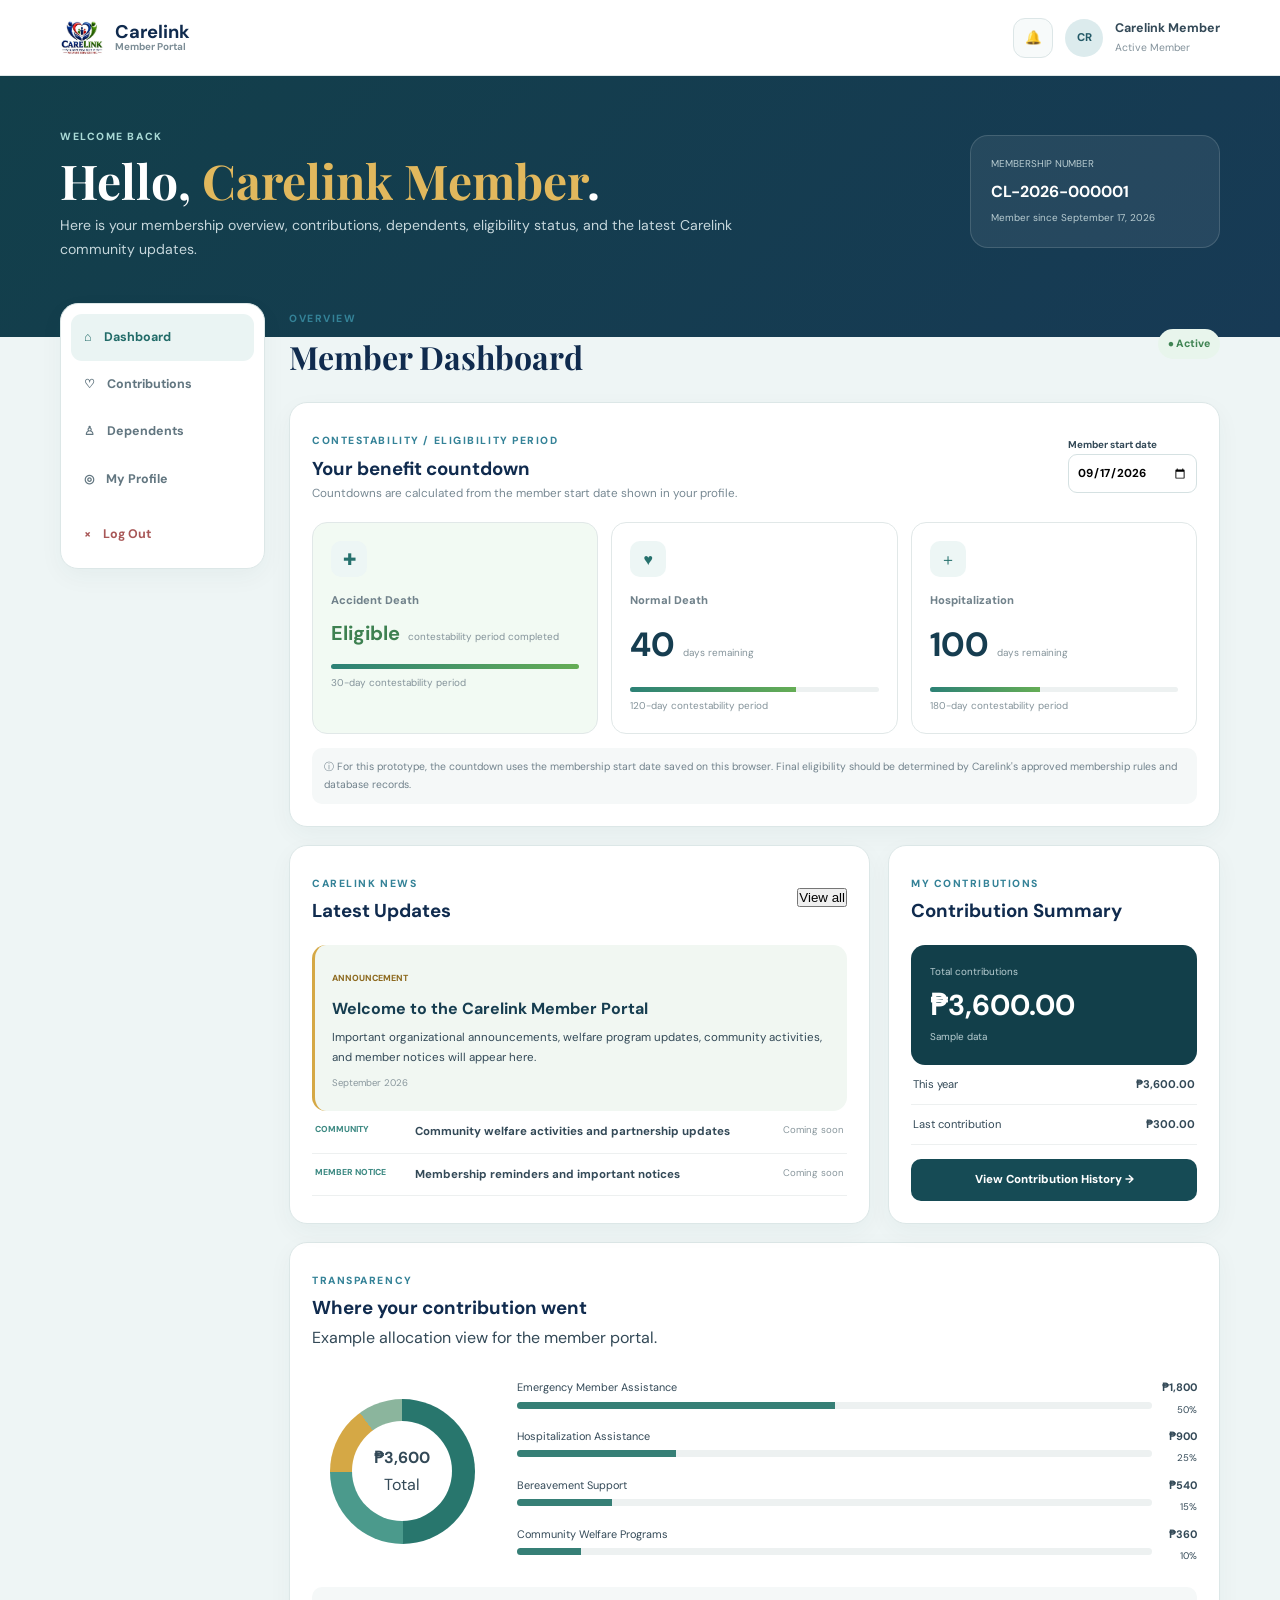
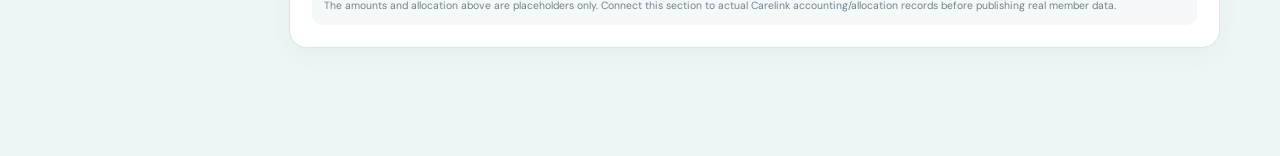
==== members.html @ 8bbe5ca8 "updated the googlesheets and all other functionalities" ====
<!DOCTYPE html>
<html lang="en">
<head>
<meta charset="UTF-8">
<meta name="viewport" content="width=device-width, initial-scale=1.0">
<meta name="description" content="Carelink Member Portal">
<title>Member Dashboard | Carelink</title>
<link rel="preconnect" href="https://fonts.googleapis.com">
<link rel="preconnect" href="https://fonts.gstatic.com" crossorigin>
<link href="https://fonts.googleapis.com/css2?family=DM+Sans:wght@400;500;600;700;800&family=Playfair+Display:wght@600;700&display=swap" rel="stylesheet">
<link rel="stylesheet" href="style/style.css">
<style>/* member portal embedded */
.member-body{background:#eef5f5;color:#334957;padding-bottom:30px}.member-topbar{height:76px;background:#fff;border-bottom:1px solid #dfe8e8;position:sticky;top:0;z-index:1200}.member-topbar-inner{height:100%;display:flex;align-items:center;justify-content:space-between}.member-brand span{display:flex;flex-direction:column;line-height:1.1}.member-brand small{font-size:.62rem;color:#7c8d96}.member-top-actions,.member-mini{display:flex;align-items:center;gap:12px}.member-mini>div:last-child{display:flex;flex-direction:column}.member-mini strong{font-size:.78rem}.member-mini small{font-size:.65rem;color:#82919a}.avatar,.profile-avatar,.dependent-avatar{display:grid;place-items:center;border-radius:50%;font-weight:800;background:#dcebed;color:#235967}.avatar{width:38px;height:38px;font-size:.7rem}.icon-btn{border:1px solid #dce6e7;background:#f7fafa;width:40px;height:40px;border-radius:12px}.member-welcome{background:linear-gradient(135deg,#123f4a,#173a55);color:#fff;padding:45px 0 75px}.member-welcome-grid{display:grid;grid-template-columns:1fr auto;gap:35px;align-items:center}.portal-kicker{font-size:.65rem;letter-spacing:.15em;font-weight:800;color:#348297}.member-welcome .portal-kicker{color:#a9d9d5}.member-welcome h1{font-family:"Playfair Display",serif;font-size:3rem;line-height:1.08;margin:7px 0}.member-welcome h1 span{color:#e1b85d}.member-welcome p{max-width:680px;color:#c6d7dc;font-size:.88rem}.member-number-card{min-width:250px;background:#ffffff12;border:1px solid #ffffff24;border-radius:18px;padding:20px;display:flex;flex-direction:column}.member-number-card span,.member-number-card small{font-size:.62rem;color:#b8ccd1}.member-number-card strong{margin:5px 0}.member-layout{display:grid;grid-template-columns:205px 1fr;gap:24px;align-items:start;margin-top:-34px;padding-bottom:60px}.member-sidebar,.member-card,.eligibility-panel,.metric-card{background:#fff;border:1px solid #dce7e7;border-radius:18px;box-shadow:0 8px 24px #153d460b}.member-sidebar{padding:10px;position:sticky;top:95px}.member-nav{width:100%;border:0;background:none;display:flex;gap:12px;padding:13px;border-radius:11px;font:inherit;font-size:.78rem;font-weight:700;color:#627680;cursor:pointer}.member-nav.active,.member-nav:hover{background:#eaf4f3;color:#216b68}.logout-nav{margin-top:8px;color:#a85757}.member-section{display:none}.member-section.active{display:block}.member-section-heading,.card-title-row,.eligibility-head{display:flex;justify-content:space-between;gap:18px;align-items:center;margin-bottom:18px}.member-section-heading h2{font-family:"Playfair Display",serif;color:#102b4e;font-size:2rem}.status-pill,.paid-pill{background:#e8f5ec;color:#408454;border-radius:20px;padding:6px 10px;font-size:.66rem;font-weight:800}.eligibility-panel,.member-card{padding:22px;margin-bottom:18px}.eligibility-head h3,.member-card h3{color:#102b4e}.eligibility-head p,.card-copy{font-size:.73rem;color:#788993}.member-start-field{display:flex;flex-direction:column;font-size:.62rem;font-weight:700}.member-start-field input,.table-search{border:1px solid #d5e1e2;border-radius:9px;padding:8px;font:inherit;font-size:.72rem}.countdown-grid{display:grid;grid-template-columns:repeat(3,1fr);gap:13px}.countdown-card{border:1px solid #e1e8e8;border-radius:15px;padding:18px}.countdown-icon{width:36px;height:36px;border-radius:10px;background:#edf6f5;color:#26716d;display:grid;place-items:center;margin-bottom:14px}.countdown-card>span{display:block;font-size:.7rem;font-weight:800;color:#71828b}.countdown-card>strong{display:inline-block;font-size:2.1rem;color:#163d50;margin:6px 4px 4px 0}.countdown-card>small,.countdown-card>p{font-size:.62rem;color:#84939a}.progress-track{height:5px;background:#edf1f1;border-radius:10px;overflow:hidden;margin:10px 0 6px}.progress-track div{height:100%;background:linear-gradient(90deg,#2c8176,#65ad55)}.countdown-card.eligible{background:#f2faf3}.countdown-card.eligible>strong{font-size:1.25rem;color:#3e8151}.eligibility-note,.record-note,.sample-warning{font-size:.65rem;padding:10px 12px;border-radius:10px;margin-top:14px;background:#f5f8f8;color:#71828c}.dashboard-grid{display:grid;grid-template-columns:1.4fr .8fr;gap:18px}.news-feature{padding:17px;background:#f1f7f2;border-radius:14px;border-left:3px solid #d5a845}.news-tag{font-size:.55rem;font-weight:800;color:#8d6a20}.news-feature h4{color:#163d50;margin:6px 0}.news-feature p,.news-list strong{font-size:.72rem}.news-feature small,.news-list small{font-size:.6rem;color:#89979d}.news-list>div{display:grid;grid-template-columns:90px 1fr auto;gap:10px;padding:11px 3px;border-bottom:1px solid #edf0f0}.news-list span{font-size:.54rem;font-weight:800;color:#3c8982}.money-total{background:#123f4a;color:#fff;border-radius:14px;padding:19px}.money-total small,.money-total span{display:block;font-size:.62rem;color:#b9ced2}.money-total strong{display:block;font-size:1.8rem}.summary-row{display:flex;justify-content:space-between;padding:10px 2px;border-bottom:1px solid #edf0f0;font-size:.7rem}.member-primary-btn{border:0;background:#164b55;color:#fff;border-radius:10px;padding:11px 15px;font:inherit;font-size:.72rem;font-weight:800;cursor:pointer}.contribution-summary .member-primary-btn{width:100%;margin-top:14px}.impact-layout{display:grid;grid-template-columns:180px 1fr;gap:25px;align-items:center}.impact-ring{width:145px;height:145px;border-radius:50%;background:conic-gradient(#28766d 0 50%,#4b9a8c 50% 75%,#d5a845 75% 90%,#8bb59d 90%);display:grid;place-items:center;margin:auto;position:relative}.impact-ring:after{content:"";position:absolute;width:100px;height:100px;border-radius:50%;background:#fff}.impact-ring div{z-index:2;text-align:center;display:flex;flex-direction:column}.impact-row{display:grid;grid-template-columns:1fr 40px;gap:5px;margin:9px 0}.impact-row>div:first-child{grid-column:1/-1;display:flex;justify-content:space-between;font-size:.68rem}.impact-track{height:7px;background:#edf1f1;border-radius:10px;overflow:hidden}.impact-track i{display:block;height:100%;background:#367f76}.impact-row small{text-align:right;font-size:.6rem}.metric-grid{display:grid;grid-template-columns:repeat(3,1fr);gap:13px;margin-bottom:18px}.metric-card{padding:18px;display:flex;flex-direction:column}.metric-card span,.metric-card small{font-size:.64rem;color:#788a92}.metric-card strong{font-size:1.45rem;color:#173e4d}.responsive-table{overflow:auto}table{width:100%;border-collapse:collapse;font-size:.68rem}th,td{padding:11px 9px;text-align:left;border-bottom:1px solid #edf0f0}th{background:#f6f8f8;color:#71818a}td button{border:0;background:#e9f3f2;color:#286e69;border-radius:7px;padding:5px 9px}.dependent-list{display:grid;gap:12px}.dependent-card{background:#fff;border:1px solid #dce7e7;border-radius:16px;padding:17px;display:grid;grid-template-columns:auto 1fr auto;align-items:center;gap:14px}.dependent-avatar{width:46px;height:46px;font-size:.7rem}.dependent-info{display:flex;flex-direction:column}.dependent-info span,.dependent-info small{font-size:.65rem}.edit-dependent{border:1px solid #d5e2e2;background:#fff;color:#346e70;border-radius:9px;padding:8px 11px;font:inherit;font-size:.64rem;font-weight:700}.profile-head{display:flex;gap:14px;align-items:center;border-bottom:1px solid #edf0f0;padding-bottom:17px;margin-bottom:17px}.profile-avatar{width:60px;height:60px}.profile-form{display:grid;grid-template-columns:1fr 1fr;gap:13px}.profile-form label,.dependent-modal label{display:flex;flex-direction:column;gap:5px;font-size:.66rem;font-weight:800}.profile-form input,.profile-form textarea,.dependent-modal input,.dependent-modal select{border:1px solid #d9e3e4;border-radius:10px;padding:10px;font:inherit;font-size:.74rem}.profile-form textarea{height:75px}.profile-form label:nth-of-type(5),.profile-form .member-primary-btn{grid-column:1/-1}.profile-form .member-primary-btn{width:max-content}.member-mobile-nav{display:none}.dependent-modal{padding:28px}.dependent-modal h2{font-family:"Playfair Display",serif;color:#102b4e;margin:5px 0 17px}.dependent-modal form{display:grid;gap:12px}
@media(max-width:900px){.member-layout{grid-template-columns:1fr}.member-sidebar{display:none}.dashboard-grid{grid-template-columns:1fr}.member-mobile-nav{position:fixed;display:grid;grid-template-columns:repeat(4,1fr);bottom:0;left:0;right:0;background:#fff;border-top:1px solid #dce5e5;z-index:1300;padding:7px}.member-mobile-nav button{border:0;background:none;display:flex;flex-direction:column;align-items:center;font-size:.8rem;color:#7b8b92}.member-mobile-nav button span{font-size:.54rem}.member-mobile-nav button.active{color:#26736e}}
@media(max-width:650px){.member-welcome-grid,.countdown-grid,.metric-grid,.impact-layout{grid-template-columns:1fr}.member-welcome h1{font-size:2.35rem}.member-number-card{min-width:0}.eligibility-head,.member-section-heading{align-items:flex-start;flex-direction:column}.news-list>div{grid-template-columns:1fr}.dependent-card{grid-template-columns:auto 1fr}.edit-dependent{grid-column:1/-1}.profile-form{grid-template-columns:1fr}.profile-form label:nth-of-type(5),.profile-form .member-primary-btn{grid-column:auto}}

.dependent-card{grid-template-columns:auto 1fr auto}
.dependent-countdowns{grid-column:1/-1;display:grid;grid-template-columns:repeat(3,1fr);gap:8px;padding-top:13px;border-top:1px solid #edf1f1}
.dep-count{background:#f6f9f9;border-radius:10px;padding:9px 10px;display:flex;flex-direction:column}
.dep-count span{font-size:.57rem;color:#74858d;font-weight:800}.dep-count strong{font-size:.9rem;color:#1e5260}.dep-count small{font-size:.54rem;color:#8c999e}
.dep-count.eligible{background:#edf8ef}.dep-count.eligible strong{color:#3e8151}
.field-help{font-weight:400;color:#84939a;font-size:.58rem}
@media(max-width:650px){.dependent-countdowns{grid-template-columns:1fr}.dependent-card{grid-template-columns:auto 1fr}}
</style></head>
<body class="member-body">

<header class="member-topbar">
  <div class="container member-topbar-inner">
    <a href="index.html" class="brand member-brand">
      <img src="images/logo.jpg" alt="Carelink logo">
      <span>Carelink <small>Member Portal</small></span>
    </a>
    <div class="member-top-actions">
      <button class="icon-btn" type="button" aria-label="Notifications">🔔<span class="notification-dot"></span></button>
      <div class="member-mini">
        <div class="avatar">CR</div>
        <div><strong>Carelink Member</strong><small>Active Member</small></div>
      </div>
    </div>
  </div>
</header>

<main>
  <section class="member-welcome">
    <div class="container member-welcome-grid">
      <div>
        <span class="portal-kicker">WELCOME BACK</span>
        <h1>Hello, <span id="welcomeName">Carelink Member</span>.</h1>
        <p>Here is your membership overview, contributions, dependents, eligibility status, and the latest Carelink community updates.</p>
      </div>
      <div class="member-number-card">
        <span>MEMBERSHIP NUMBER</span>
        <strong>CL-2026-000001</strong>
        <small>Member since <span id="memberSinceText">September 17, 2026</span></small>
      </div>
    </div>
  </section>

  <div class="container member-layout">
    <aside class="member-sidebar">
      <button class="member-nav active" data-member-section="dashboard">⌂ <span>Dashboard</span></button>
      <button class="member-nav" data-member-section="contributions">♡ <span>Contributions</span></button>
      <button class="member-nav" data-member-section="dependents">♙ <span>Dependents</span></button>
      <button class="member-nav" data-member-section="profile">◎ <span>My Profile</span></button>
      <a class="member-nav logout-nav" href="index.html">× <span>Log Out</span></a>
    </aside>

    <div class="member-content">

      <!-- DASHBOARD -->
      <section class="member-section active" id="member-dashboard">
        <div class="member-section-heading">
          <div><span class="portal-kicker">OVERVIEW</span><h2>Member Dashboard</h2></div>
          <span class="status-pill">● Active</span>
        </div>

        <div class="eligibility-panel">
          <div class="eligibility-head">
            <div>
              <span class="portal-kicker">CONTESTABILITY / ELIGIBILITY PERIOD</span>
              <h3>Your benefit countdown</h3>
              <p>Countdowns are calculated from the member start date shown in your profile.</p>
            </div>
            <div class="member-start-field">
              <label for="memberStartDate">Member start date</label>
              <input type="date" id="memberStartDate" value="2026-09-17">
            </div>
          </div>

          <div class="countdown-grid">
            <article class="countdown-card accident">
              <div class="countdown-icon">✚</div>
              <span>Accident Death</span>
              <strong id="accidentDays">30</strong>
              <small id="accidentLabel">days remaining</small>
              <div class="progress-track"><div id="accidentProgress"></div></div>
              <p>30-day contestability period</p>
            </article>
            <article class="countdown-card normal">
              <div class="countdown-icon">♥</div>
              <span>Normal Death</span>
              <strong id="normalDays">120</strong>
              <small id="normalLabel">days remaining</small>
              <div class="progress-track"><div id="normalProgress"></div></div>
              <p>120-day contestability period</p>
            </article>
            <article class="countdown-card hospital">
              <div class="countdown-icon">＋</div>
              <span>Hospitalization</span>
              <strong id="hospitalDays">180</strong>
              <small id="hospitalLabel">days remaining</small>
              <div class="progress-track"><div id="hospitalProgress"></div></div>
              <p>180-day contestability period</p>
            </article>
          </div>
          <div class="eligibility-note">ⓘ For this prototype, the countdown uses the membership start date saved on this browser. Final eligibility should be determined by Carelink's approved membership rules and database records.</div>
        </div>

        <div class="dashboard-grid">
          <article class="member-card news-card">
            <div class="card-title-row"><div><span class="portal-kicker">CARELINK NEWS</span><h3>Latest Updates</h3></div><button class="text-btn">View all</button></div>
            <div class="news-feature">
              <span class="news-tag">ANNOUNCEMENT</span>
              <h4>Welcome to the Carelink Member Portal</h4>
              <p>Important organizational announcements, welfare program updates, community activities, and member notices will appear here.</p>
              <small>September 2026</small>
            </div>
            <div class="news-list">
              <div><span>COMMUNITY</span><strong>Community welfare activities and partnership updates</strong><small>Coming soon</small></div>
              <div><span>MEMBER NOTICE</span><strong>Membership reminders and important notices</strong><small>Coming soon</small></div>
            </div>
          </article>

          <article class="member-card contribution-summary">
            <div class="card-title-row"><div><span class="portal-kicker">MY CONTRIBUTIONS</span><h3>Contribution Summary</h3></div></div>
            <div class="money-total"><small>Total contributions</small><strong>₱3,600.00</strong><span>Sample data</span></div>
            <div class="summary-row"><span>This year</span><strong>₱3,600.00</strong></div>
            <div class="summary-row"><span>Last contribution</span><strong>₱300.00</strong></div>
            <button class="member-primary-btn" data-jump="contributions">View Contribution History →</button>
          </article>
        </div>

        <article class="member-card impact-card">
          <div class="card-title-row">
            <div><span class="portal-kicker">TRANSPARENCY</span><h3>Where your contribution went</h3><p>Example allocation view for the member portal.</p></div>
          </div>
          <div class="impact-layout">
            <div class="impact-ring"><div><strong>₱3,600</strong><span>Total</span></div></div>
            <div class="impact-bars">
              <div class="impact-row"><div><span>Emergency Member Assistance</span><strong>₱1,800</strong></div><div class="impact-track"><i style="width:50%"></i></div><small>50%</small></div>
              <div class="impact-row"><div><span>Hospitalization Assistance</span><strong>₱900</strong></div><div class="impact-track"><i style="width:25%"></i></div><small>25%</small></div>
              <div class="impact-row"><div><span>Bereavement Support</span><strong>₱540</strong></div><div class="impact-track"><i style="width:15%"></i></div><small>15%</small></div>
              <div class="impact-row"><div><span>Community Welfare Programs</span><strong>₱360</strong></div><div class="impact-track"><i style="width:10%"></i></div><small>10%</small></div>
            </div>
          </div>
          <p class="sample-warning">The amounts and allocation above are placeholders only. Connect this section to actual Carelink accounting/allocation records before publishing real member data.</p>
        </article>
      </section>

      <!-- CONTRIBUTIONS -->
      <section class="member-section" id="member-contributions">
        <div class="member-section-heading"><div><span class="portal-kicker">MY ACCOUNT</span><h2>Contributions &amp; Donations</h2></div><button class="member-primary-btn small">Download Statement</button></div>
        <div class="metric-grid">
          <div class="metric-card"><span>Total Contributions</span><strong>₱3,600.00</strong><small>Sample data</small></div>
          <div class="metric-card"><span>Contributions Made</span><strong>12</strong><small>Sample records</small></div>
          <div class="metric-card"><span>Latest Contribution</span><strong>₱300.00</strong><small>Sep 2026</small></div>
        </div>
        <article class="member-card">
          <div class="card-title-row"><div><span class="portal-kicker">HISTORY</span><h3>Contribution Records</h3></div><input class="table-search" type="search" placeholder="Search records"></div>
          <div class="responsive-table">
            <table>
              <thead><tr><th>Date</th><th>Reference</th><th>Type</th><th>Amount</th><th>Status</th><th>Receipt</th></tr></thead>
              <tbody>
                <tr><td>Sep 05, 2026</td><td>CL-090526-001</td><td>Monthly Contribution</td><td>₱300.00</td><td><span class="paid-pill">Paid</span></td><td><button>View</button></td></tr>
                <tr><td>Aug 05, 2026</td><td>CL-080526-001</td><td>Monthly Contribution</td><td>₱300.00</td><td><span class="paid-pill">Paid</span></td><td><button>View</button></td></tr>
                <tr><td>Jul 05, 2026</td><td>CL-070526-001</td><td>Monthly Contribution</td><td>₱300.00</td><td><span class="paid-pill">Paid</span></td><td><button>View</button></td></tr>
              </tbody>
            </table>
          </div>
        </article>
        <article class="member-card">
          <div class="card-title-row"><div><span class="portal-kicker">CONTRIBUTION IMPACT</span><h3>Allocation Details</h3></div></div>
          <p class="card-copy">This area can later show the actual assistance case, program, fund, or community initiative supported by each eligible contribution, subject to Carelink's privacy and accounting rules.</p>
        </article>
      </section>

      <!-- DEPENDENTS -->
      <section class="member-section" id="member-dependents">
        <div class="member-section-heading"><div><span class="portal-kicker">MEMBER RECORD</span><h2>My Dependents</h2></div><button class="member-primary-btn small" id="addDependentBtn">+ Add Dependent</button></div>
        <div class="dependent-list" id="dependentList">
          <article class="dependent-card" data-dependent>
            <div class="dependent-avatar">AR</div>
            <div class="dependent-info"><strong class="dep-name">Ana Reyes</strong><span class="dep-relation">Spouse</span><small>Birthdate: <span class="dep-birth">1995-04-12</span></small><small>Added as dependent: <span class="dep-added">2026-09-17</span></small></div>
            <button class="edit-dependent">Edit Information</button>
          </article>
          <article class="dependent-card" data-dependent>
            <div class="dependent-avatar">PR</div>
            <div class="dependent-info"><strong class="dep-name">Paula Reyes</strong><span class="dep-relation">Child</span><small>Birthdate: <span class="dep-birth">2021-10-10</span></small><small>Added as dependent: <span class="dep-added">2026-09-17</span></small></div>
            <button class="edit-dependent">Edit Information</button>
          </article>
        </div>
        <div class="record-note">Dependent changes in this prototype are saved only in the current browser session. A production version should require authentication, validation, audit history, and database storage.</div>
      </section>

      <!-- PROFILE -->
      <section class="member-section" id="member-profile">
        <div class="member-section-heading"><div><span class="portal-kicker">PERSONAL INFORMATION</span><h2>My Profile</h2></div></div>
        <article class="member-card profile-card">
          <div class="profile-head"><div class="profile-avatar">CR</div><div><h3>Carelink Member</h3><span class="status-pill">● Active Member</span></div></div>
          <form id="profileForm" class="profile-form">
            <label>Full Name<input type="text" value="Carelink Member"></label>
            <label>Membership Number<input type="text" value="CL-2026-000001" disabled></label>
            <label>Email Address<input type="email" value="member@example.com"></label>
            <label>Mobile Number<input type="tel" value="0917 000 0000"></label>
            <label>Address<textarea>Bulacan, Philippines</textarea></label>
            <label>Member Start Date<input type="date" value="2026-09-17" id="profileStartDate"></label>
            <button class="member-primary-btn" type="submit">Save Profile Changes</button>
          </form>
        </article>
      </section>
    </div>
  </div>
</main>

<nav class="member-mobile-nav">
  <button class="active" data-member-section="dashboard">⌂<span>Home</span></button>
  <button data-member-section="contributions">♡<span>Giving</span></button>
  <button data-member-section="dependents">♙<span>Dependents</span></button>
  <button data-member-section="profile">◎<span>Profile</span></button>
</nav>

<!-- Edit dependent modal -->
<div class="modal-backdrop" id="dependentModal" aria-hidden="true">
  <div class="modal dependent-modal">
    <button class="modal-close" type="button" id="closeDependentModal">×</button>
    <span class="portal-kicker">DEPENDENT RECORD</span>
    <h2 id="dependentModalTitle">Update Dependent</h2>
    <form id="dependentForm">
      <label>Full Name<input id="depNameInput" type="text" required></label>
      <label>Relationship<select id="depRelationInput" required><option>Spouse</option><option>Child</option><option>Parent</option><option>Other</option></select></label>
      <label>Date of Birth<input id="depBirthInput" type="date" required></label>
      
      <button class="member-primary-btn" type="submit">Save Dependent Information</button>
    </form>
  </div>
</div>

<script src="js/script.js"></script>
<script>
document.addEventListener("DOMContentLoaded",()=>{
 const buttons=document.querySelectorAll("[data-member-section]"),sections=document.querySelectorAll(".member-section");
 const show=n=>{sections.forEach(s=>s.classList.toggle("active",s.id==="member-"+n));buttons.forEach(b=>b.classList.toggle("active",b.dataset.memberSection===n));window.scrollTo({top:0,behavior:"smooth"})};
 buttons.forEach(b=>b.addEventListener("click",()=>show(b.dataset.memberSection)));
 document.querySelectorAll("[data-jump]").forEach(b=>b.addEventListener("click",()=>show(b.dataset.jump)));
 const start=document.querySelector("#memberStartDate"),profileStart=document.querySelector("#profileStartDate"),since=document.querySelector("#memberSinceText");
 const parse=v=>{let [y,m,d]=v.split("-").map(Number);return new Date(y,m-1,d)};
 function eligibility(){
  if(!start)return;let s=parse(start.value),n=new Date(),today=new Date(n.getFullYear(),n.getMonth(),n.getDate()),elapsed=Math.max(0,Math.floor((today-s)/86400000));
  [["accident",30],["normal",120],["hospital",180]].forEach(([id,total])=>{let left=Math.max(0,total-elapsed),v=document.querySelector("#"+id+"Days"),l=document.querySelector("#"+id+"Label"),p=document.querySelector("#"+id+"Progress"),c=v.closest(".countdown-card");if(!left){v.textContent="Eligible";l.textContent="contestability period completed";c.classList.add("eligible")}else{v.textContent=left;l.textContent=left===1?"day remaining":"days remaining";c.classList.remove("eligible")}p.style.width=Math.min(100,elapsed/total*100)+"%"});
  if(since)since.textContent=s.toLocaleDateString("en-PH",{year:"numeric",month:"long",day:"numeric"});
 }
 if(start){let saved=localStorage.getItem("carelink-member-start");if(saved)start.value=saved;if(profileStart)profileStart.value=start.value;eligibility();start.addEventListener("change",()=>{localStorage.setItem("carelink-member-start",start.value);if(profileStart)profileStart.value=start.value;eligibility()})}
 document.querySelector("#profileForm")?.addEventListener("submit",e=>{e.preventDefault();if(profileStart&&start){start.value=profileStart.value;localStorage.setItem("carelink-member-start",start.value);eligibility()}alert("Profile changes saved in this prototype.")});
 const modal=document.querySelector("#dependentModal"),form=document.querySelector("#dependentForm"),list=document.querySelector("#dependentList");let editing=null;
 function open(card){editing=card;if(card){document.querySelector("#dependentModalTitle").textContent="Update Dependent";document.querySelector("#depNameInput").value=card.querySelector(".dep-name").textContent;document.querySelector("#depRelationInput").value=card.querySelector(".dep-relation").textContent;document.querySelector("#depBirthInput").value=card.querySelector(".dep-birth").textContent}else{document.querySelector("#dependentModalTitle").textContent="Add Dependent";form.reset()}modal.classList.add("open")}
 const close=()=>modal.classList.remove("open");document.querySelector("#addDependentBtn")?.addEventListener("click",()=>open(null));document.querySelector("#closeDependentModal")?.addEventListener("click",close);modal?.addEventListener("click",e=>{if(e.target===modal)close()});
 function bind(){document.querySelectorAll(".edit-dependent").forEach(b=>b.onclick=()=>open(b.closest("[data-dependent]")))}bind();
 form?.addEventListener("submit",e=>{e.preventDefault();let name=document.querySelector("#depNameInput").value.trim(),rel=document.querySelector("#depRelationInput").value,birth=document.querySelector("#depBirthInput").value;if(editing){editing.querySelector(".dep-name").textContent=name;editing.querySelector(".dep-relation").textContent=rel;editing.querySelector(".dep-birth").textContent=birth}else{let initials=name.split(/\s+/).slice(0,2).map(x=>x[0]||"").join("").toUpperCase(),card=document.createElement("article");card.className="dependent-card";card.setAttribute("data-dependent","");card.innerHTML=`<div class="dependent-avatar">${initials}</div><div class="dependent-info"><strong class="dep-name">${name}</strong><span class="dep-relation">${rel}</span><small>Birthdate: <span class="dep-birth">${birth}</span></small></div><button class="edit-dependent">Edit Information</button>`;list.appendChild(card);bind()}close()});
 document.querySelector(".table-search")?.addEventListener("input",e=>{let q=e.target.value.toLowerCase();document.querySelectorAll(".responsive-table tbody tr").forEach(r=>r.style.display=r.textContent.toLowerCase().includes(q)?"":"none")});
});
</script>
<script>
document.addEventListener("DOMContentLoaded", () => {
  const DAY = 86400000;
  const parseDate = v => {
    const a = (v || "").split("-").map(Number);
    return a.length === 3 ? new Date(a[0], a[1]-1, a[2]) : null;
  };
  const daysElapsed = v => {
    const d = parseDate(v);
    if (!d) return 0;
    const n = new Date(), today = new Date(n.getFullYear(), n.getMonth(), n.getDate());
    return Math.max(0, Math.floor((today-d)/DAY));
  };
  function benefitHTML(label,total,elapsed){
    const left=Math.max(0,total-elapsed);
    return `<div class="dep-count ${left===0?'eligible':''}"><span>${label}</span><strong>${left===0?'Eligible':left+' days'}</strong><small>${left===0?'Contestability completed':left===1?'1 day remaining':left+' days remaining'}</small></div>`;
  }
  function renderDependentCountdown(card){
    let added = card.querySelector(".dep-added")?.textContent.trim();
    if(!added) return;
    let elapsed=daysElapsed(added), box=card.querySelector(".dependent-countdowns");
    if(!box){box=document.createElement("div");box.className="dependent-countdowns";card.appendChild(box);}
    box.innerHTML=benefitHTML("Accident Death",30,elapsed)+benefitHTML("Normal Death",120,elapsed)+benefitHTML("Hospitalization",180,elapsed);
  }
  function renderAll(){document.querySelectorAll("[data-dependent]").forEach(renderDependentCountdown)}
  renderAll();

  const modal=document.querySelector("#dependentModal");
  const addedInput=document.querySelector("#depAddedInput");
  document.querySelectorAll(".edit-dependent").forEach(btn=>{
    btn.addEventListener("click",()=>{
      const card=btn.closest("[data-dependent]");
      if(addedInput) addedInput.value=card.querySelector(".dep-added")?.textContent.trim() || new Date().toISOString().slice(0,10);
    });
  });
  document.querySelector("#addDependentBtn")?.addEventListener("click",()=>{
    if(addedInput) addedInput.value=new Date().toISOString().slice(0,10);
  });

  // Run after the original dependent form handler updates/adds the card.
  document.querySelector("#dependentForm")?.addEventListener("submit",()=>{
    const name=document.querySelector("#depNameInput")?.value.trim();
    const added=addedInput?.value;
    setTimeout(()=>{
      const cards=[...document.querySelectorAll("[data-dependent]")];
      const card=cards.find(c=>c.querySelector(".dep-name")?.textContent.trim()===name);
      if(card && added){
        let node=card.querySelector(".dep-added");
        if(!node){
          const sm=document.createElement("small");
          sm.innerHTML='Added as dependent: <span class="dep-added"></span>';
          card.querySelector(".dependent-info").appendChild(sm);
          node=sm.querySelector(".dep-added");
        }
        node.textContent=added;
        renderDependentCountdown(card);
      }
    },0);
  });
});
</script>

</body>
</html>
---- style/style.css ----
*{box-sizing:border-box;margin:0;padding:0}
:root{--navy:#102b4e;--blue:#1769aa;--gold:#d9a441;--cream:#f7f4ed;--white:#fff;--text:#263747;--muted:#667483;--line:#e7e4dc}
html{scroll-behavior:smooth}
body{font-family:"DM Sans",sans-serif;color:var(--text);background:var(--cream);line-height:1.7}
a{text-decoration:none;color:inherit}
.container{width:min(1160px,92%);margin:auto}
.site-header{position:fixed;top:0;left:0;width:100%;z-index:1000;background:rgba(255,255,255,.92);backdrop-filter:blur(14px);border-bottom:1px solid rgba(16,43,78,.08)}
.nav-wrap{height:82px;display:flex;align-items:center;justify-content:space-between}
.brand{display:flex;align-items:center;gap:11px;font-weight:700;color:var(--navy);font-size:1.15rem}
.brand img{width:44px;height:44px;object-fit:contain;border-radius:10px}
.nav{display:flex;align-items:center;gap:27px;font-size:.9rem;font-weight:600;color:#3b4b5a}
.nav a{transition:.25s}
.nav a:hover{color:var(--blue)}
.nav-cta{background:var(--navy);color:white!important;padding:11px 18px;border-radius:30px}
.menu-toggle{display:none;border:0;background:none;font-size:1.7rem;color:var(--navy)}
.hero{min-height:760px;padding:155px 0 90px;background:linear-gradient(135deg,#f7f4ed 0%,#edf5f9 58%,#eaf1f6 100%);position:relative;overflow:hidden}
.hero-grid{display:grid;grid-template-columns:1.08fr .92fr;align-items:center;gap:70px}
.hero-copy{position:relative;z-index:2}
.eyebrow{display:inline-block;color:var(--blue);font-size:.72rem;font-weight:800;letter-spacing:.18em;margin-bottom:16px}
.eyebrow.light{color:#d8eafa}
.hero h1{font-family:"Playfair Display",serif;font-size:clamp(3rem,6vw,5.4rem);line-height:1.02;color:var(--navy);letter-spacing:-.045em}
.hero h1 em,.section h2 em,.center-heading h2 em,.vision-box h2 em,.cta-section h2 em{font-style:normal;color:var(--gold)}
.hero-text{font-size:1.12rem;max-width:630px;color:#596b7c;margin:27px 0}
.hero-actions{display:flex;gap:13px;flex-wrap:wrap}
.btn{display:inline-flex;align-items:center;gap:16px;padding:14px 22px;border-radius:50px;font-weight:700;transition:.25s}
.btn-primary{background:var(--navy);color:white;box-shadow:0 12px 25px rgba(16,43,78,.18)}
.btn-primary:hover{transform:translateY(-2px);background:#173d6a}
.btn-ghost{border:1px solid #cbd4dc;color:var(--navy);background:rgba(255,255,255,.55)}
.hero-note{display:flex;gap:9px;align-items:center;margin-top:25px;font-size:.82rem;color:#71808d}
.dot{width:8px;height:8px;background:var(--gold);border-radius:50%;box-shadow:0 0 0 5px rgba(217,164,65,.15)}
.hero-card-wrap{display:flex;justify-content:center}
.hero-card{width:min(410px,100%);min-height:475px;border-radius:32px;background:linear-gradient(150deg,#12345c,#0d233e);color:white;padding:45px;position:relative;overflow:hidden;box-shadow:0 30px 70px rgba(16,43,78,.25)}
.card-orbit{position:absolute;width:330px;height:330px;border:1px solid rgba(255,255,255,.12);border-radius:50%;right:-150px;top:-120px}
.card-icon{width:65px;height:65px;display:grid;place-items:center;border-radius:20px;background:rgba(217,164,65,.16);color:#e6bb65;font-size:1.7rem;margin-bottom:55px}
.card-label{font-size:.68rem;letter-spacing:.18em;color:#9fc5e6;font-weight:800}
.hero-card h2{font-family:"Playfair Display",serif;font-size:2.35rem;line-height:1.12;margin:11px 0 15px}
.hero-card>p:not(.card-label){color:#bdccda;font-size:.94rem}
.mini-stat-row{display:grid;grid-template-columns:repeat(3,1fr);gap:8px;margin-top:40px;padding-top:22px;border-top:1px solid rgba(255,255,255,.12)}
.mini-stat-row div{display:flex;flex-direction:column;gap:3px}
.mini-stat-row strong{color:#e2b65d;font-size:.9rem}.mini-stat-row span{font-size:.7rem;color:#a9b8c6}
.scroll-cue{position:absolute;bottom:25px;left:50%;transform:translateX(-50%);font-size:.72rem;letter-spacing:.08em;color:#768795;display:flex;gap:9px;align-items:center}
.scroll-cue span{font-size:1rem}
.hero-glow{position:absolute;border-radius:50%;filter:blur(1px);pointer-events:none}.glow-one{width:300px;height:300px;right:-100px;top:120px;background:rgba(217,164,65,.09)}.glow-two{width:240px;height:240px;left:-130px;bottom:-100px;background:rgba(23,105,170,.07)}
.section{padding:115px 0}
.two-col{display:grid;grid-template-columns:.78fr 1.22fr;gap:80px}
.section h2,.center-heading h2,.vision-box h2{font-family:"Playfair Display",serif;color:var(--navy);font-size:clamp(2.3rem,4vw,3.6rem);line-height:1.12;letter-spacing:-.03em}
.section-content{color:#5d6d7b;font-size:1rem}.section-content p{margin-bottom:19px}.lead{font-size:1.25rem;line-height:1.65;color:#334a60!important}
.dark-section{background:var(--navy);color:#dce8f2}.purpose-grid{display:grid;grid-template-columns:1.1fr .9fr;gap:90px;align-items:center}.dark-section h2{color:white}.purpose-copy p{color:#bdccda;max-width:690px;margin-top:20px}.purpose-panel{min-height:380px;border:1px solid rgba(255,255,255,.14);border-radius:28px;padding:42px;display:flex;flex-direction:column;justify-content:flex-end;background:linear-gradient(145deg,rgba(255,255,255,.05),rgba(255,255,255,.015));position:relative;overflow:hidden}.purpose-panel:before{content:"";position:absolute;width:260px;height:260px;border:1px solid rgba(217,164,65,.35);border-radius:50%;right:-100px;top:-80px}.purpose-panel span{font-size:.7rem;letter-spacing:.2em;color:#d9a441;font-weight:800}.purpose-panel strong{font-family:"Playfair Display",serif;font-size:2.7rem;line-height:1.1;margin:15px 0}.purpose-panel .line{height:1px;background:rgba(255,255,255,.16);margin:20px 0}.purpose-panel small{color:#9fb1c1}
.center-heading{text-align:center;max-width:800px;margin:0 auto 55px}.center-heading p{margin:20px auto 0;color:#697988;max-width:720px}.mission{background:#fff}.mission-grid{display:grid;grid-template-columns:repeat(5,1fr);gap:16px}.mission-card{border:1px solid var(--line);padding:30px 23px;border-radius:22px;background:#fff;position:relative;min-height:280px;transition:.3s}.mission-card:hover{transform:translateY(-7px);box-shadow:0 18px 40px rgba(16,43,78,.08)}.number{position:absolute;top:20px;right:20px;color:#b4c0c9;font-size:.72rem;font-weight:800}.round-icon{width:52px;height:52px;border-radius:16px;background:#eef5f8;color:var(--blue);display:grid;place-items:center;font-size:1.2rem;margin:35px 0 25px}.mission-card h3{font-size:1.05rem;color:var(--navy);margin-bottom:9px}.mission-card p{font-size:.84rem;color:#71808d}
.vision{background:#f0ede5}.vision-box{background:linear-gradient(120deg,#fff,#f8f5ed);border:1px solid #e1ddd2;border-radius:32px;padding:65px 75px;display:grid;grid-template-columns:110px 1fr;gap:35px;align-items:start;box-shadow:0 20px 50px rgba(31,50,68,.05)}.vision-mark{font-family:"Playfair Display",serif;font-size:8rem;line-height:.6;color:#d9a441}.vision-box p{max-width:820px;color:#637280;margin-top:20px;font-size:1.05rem}
.values{background:#fff}.values-grid{display:grid;grid-template-columns:repeat(4,1fr);gap:18px}.value-card{padding:36px 30px;border-radius:24px;background:#f7f7f4;border:1px solid #e8e7e1;transition:.3s}.value-card:hover{transform:translateY(-5px);background:#f2f6f8}.value-letter{font-family:"Playfair Display",serif;font-size:3.5rem;color:var(--gold);line-height:1;margin-bottom:22px}.value-card h3{color:var(--navy);font-size:1.08rem;margin-bottom:10px}.value-card p{font-size:.86rem;color:#6c7b87}
.cta-section{background:linear-gradient(135deg,#153a63,#0b213b);color:white;padding:80px 0}.cta-inner{display:flex;justify-content:space-between;align-items:center;gap:40px}.cta-section h2{font-family:"Playfair Display",serif;font-size:clamp(2rem,4vw,3.3rem);line-height:1.12}.btn-light{background:white;color:var(--navy);white-space:nowrap}.btn-light:hover{transform:translateY(-2px)}
footer{background:#091a2c;color:#b4c2cf;padding:70px 0 20px}.footer-grid{display:grid;grid-template-columns:1.4fr .7fr 1fr;gap:70px;padding-bottom:50px}.footer-brand{color:white;margin-bottom:15px}.footer-grid h4{color:white;margin-bottom:15px}.footer-grid p,.footer-grid a,.footer-grid small{font-size:.85rem}.footer-grid>div>p{margin-bottom:7px}.footer-grid a:not(.brand){display:block;margin:7px 0;color:#aebdca}.footer-grid a:hover{color:white}.footer-link{color:#e0b65f!important;font-weight:700;margin-top:18px!important}.footer-bottom{border-top:1px solid rgba(255,255,255,.1);padding-top:20px;display:flex;justify-content:space-between;gap:20px;font-size:.72rem;color:#7f92a2}
.reveal{opacity:0;transform:translateY(24px);transition:opacity .7s ease,transform .7s ease}.reveal.visible{opacity:1;transform:none}
@media(max-width:900px){.nav{position:absolute;top:82px;left:0;width:100%;background:white;padding:20px 4%;display:none;flex-direction:column;align-items:stretch;border-bottom:1px solid #ddd}.nav.open{display:flex}.nav-cta{text-align:center}.menu-toggle{display:block}.hero{padding-top:135px}.hero-grid,.two-col,.purpose-grid{grid-template-columns:1fr;gap:45px}.hero-card-wrap{justify-content:flex-start}.mission-grid{grid-template-columns:repeat(2,1fr)}.values-grid{grid-template-columns:repeat(2,1fr)}.vision-box{grid-template-columns:70px 1fr;padding:45px}.cta-inner{flex-direction:column;align-items:flex-start}.footer-grid{grid-template-columns:1fr 1fr}.footer-grid>div:first-child{grid-column:1/-1}}
@media(max-width:560px){.nav-wrap{height:72px}.brand span{font-size:1rem}.brand img{width:38px;height:38px}.hero{min-height:auto;padding:120px 0 85px}.hero h1{font-size:3rem}.hero-card{padding:32px;min-height:410px}.section{padding:80px 0}.mission-grid,.values-grid,.footer-grid{grid-template-columns:1fr}.vision-box{grid-template-columns:1fr;padding:35px}.vision-mark{font-size:5rem}.footer-grid>div:first-child{grid-column:auto}.footer-bottom{flex-direction:column}.scroll-cue{display:none}}

/* === Carelink navigation dropdown + member modals === */
.nav-dropdown{position:relative}
.nav-drop-btn{border:0;background:transparent;font:inherit;font-weight:600;color:#3b4b5a;cursor:pointer;padding:8px 0}
.nav-drop-btn span{display:inline-block;margin-left:5px;transition:.2s}
.nav-dropdown:hover .nav-drop-btn span,.nav-dropdown.open .nav-drop-btn span{transform:rotate(180deg)}
.dropdown-menu{position:absolute;top:calc(100% + 13px);left:-18px;width:220px;background:#fff;border:1px solid #e6e8e8;border-radius:16px;padding:8px;box-shadow:0 20px 45px rgba(16,43,78,.15);opacity:0;visibility:hidden;transform:translateY(-8px);transition:.2s}
.nav-dropdown:hover .dropdown-menu,.nav-dropdown.open .dropdown-menu{opacity:1;visibility:visible;transform:none}
.dropdown-menu a{display:block!important;padding:10px 12px;border-radius:10px;color:#455766!important;font-size:.83rem}
.dropdown-menu a:hover{background:#eef5f8;color:var(--blue)!important}
.validate-trigger{border:0;cursor:pointer;background:var(--navy);color:white;padding:11px 18px;border-radius:30px;font:inherit;font-size:.86rem;font-weight:700;box-shadow:0 8px 18px rgba(16,43,78,.14)}
.validate-trigger:hover{background:#173d6a}
.login-trigger{font-weight:700!important}
.modal-backdrop{position:fixed;inset:0;z-index:3000;background:rgba(7,20,32,.62);display:flex;align-items:center;justify-content:center;padding:20px;opacity:0;visibility:hidden;transition:.2s}
.modal-backdrop.open{opacity:1;visibility:visible}
.modal{position:relative;width:min(460px,100%);background:white;border-radius:24px;box-shadow:0 35px 90px rgba(0,0,0,.28);overflow:hidden;transform:translateY(15px) scale(.98);transition:.25s}
.modal-backdrop.open .modal{transform:none}
.modal-close{position:absolute;right:16px;top:16px;width:38px;height:38px;border:0;border-radius:12px;background:#eef2f4;color:#273a4a;font-size:1.35rem;cursor:pointer;z-index:3}
.login-modal{padding:42px 34px 28px;text-align:center}
.login-logo img{width:min(300px,75%);height:80px;object-fit:contain;margin:0 auto 20px}
.login-modal h2{font-family:"Playfair Display",serif;color:var(--navy);font-size:1.8rem}
.login-modal>p{color:#687987;font-size:.88rem;max-width:350px;margin:8px auto 25px;line-height:1.55}
.input-wrap{position:relative;display:flex;align-items:center;margin:13px 0}
.input-wrap>span{position:absolute;left:17px;color:#244f60;z-index:1;font-size:.95rem}
.input-wrap input{width:100%;height:58px;border:1px solid #c9d9dc;background:#f3f7f7;border-radius:14px;padding:0 48px;color:var(--navy);font:inherit;outline:none}
.input-wrap input:focus{border-color:#5a9a9a;box-shadow:0 0 0 3px rgba(67,142,142,.12)}
.password-toggle{position:absolute;right:12px;border:0;background:none;color:#5b7380;cursor:pointer}
.forgot-link{display:block;text-align:right;font-size:.78rem;color:#17698f;text-decoration:underline;margin:5px 0 13px}
.modal-submit,.validate-submit{width:100%;border:0;border-radius:14px;height:54px;color:white;font:inherit;font-weight:800;cursor:pointer}
.modal-submit{background:var(--navy)}
.modal-placeholder{margin-top:17px;padding:10px 12px;border-radius:10px;background:#f5f7f7;color:#7a8790;font-size:.7rem}
.validate-modal{background:#fff}
.validate-head{background:linear-gradient(135deg,#286b60,#2878a0);color:white;text-align:center;padding:30px 34px 25px}
.validate-icon{width:66px;height:66px;margin:0 auto 13px;border-radius:18px;background:rgba(255,255,255,.18);border:1px solid rgba(255,255,255,.28);display:grid;place-items:center;font-size:1.55rem}
.validate-head .eyebrow{margin-bottom:8px;color:#fff;background:rgba(255,255,255,.15);border:1px solid rgba(255,255,255,.22);padding:5px 12px;border-radius:20px;font-size:.61rem;letter-spacing:.1em}
.validate-head h2{font-family:"Playfair Display",serif;font-size:2rem;line-height:1.1;margin:4px 0 12px}
.validate-head p{font-size:.78rem;line-height:1.5;color:#e7f2f3}
.validate-body{padding:23px}
.security-note{background:#f1f5f5;border:1px solid #dbe5e6;border-radius:14px;padding:12px 14px;color:#60707c;font-size:.72rem;line-height:1.5;margin-bottom:17px}
.form-grid{display:grid;grid-template-columns:1fr 1fr;gap:13px}
.form-grid label{font-size:.72rem;font-weight:800;color:#354657}
.form-grid input,.form-grid select{width:100%;height:48px;margin-top:6px;border:1px solid #d7e0e2;border-radius:12px;background:#fff;padding:0 13px;color:#344553;font:inherit;font-size:.82rem;outline:none}
.form-grid input:focus,.form-grid select:focus{border-color:#5d9a98}
.validate-submit{margin-top:16px;background:linear-gradient(90deg,#3d8075,#55a84f)}
.validation-result{display:none;margin-top:13px;padding:12px;border-radius:11px;background:#eef7ef;color:#397044;font-size:.78rem;text-align:center}
.validation-result.show{display:block}
@media(max-width:900px){
 .nav-dropdown{width:100%}.nav-drop-btn{width:100%;text-align:left;padding:11px 0}
 .dropdown-menu{position:static;width:100%;box-shadow:none;border:0;border-radius:0;padding:0 0 5px;display:none;opacity:1;visibility:visible;transform:none}
 .nav-dropdown.open .dropdown-menu{display:block}
 .dropdown-menu a{padding-left:15px}
}
@media(max-width:560px){
 .form-grid{grid-template-columns:1fr}
 .login-modal{padding:36px 22px 23px}
 .validate-head{padding:28px 22px 22px}.validate-body{padding:18px}
}

.inner-page{background:var(--cream);min-height:100vh}.inner-hero{padding:175px 0 100px;background:linear-gradient(135deg,#edf5f9,#f7f4ed);border-bottom:1px solid #e5e2da}.inner-hero-content{max-width:800px}.inner-hero h1{font-family:"Playfair Display",serif;font-size:clamp(3rem,6vw,5rem);line-height:1.02;color:var(--navy);letter-spacing:-.04em}.inner-hero h1 em{font-style:normal;color:var(--gold)}.inner-hero p{max-width:720px;color:#637280;font-size:1.05rem;margin-top:20px}.placeholder-page{text-align:center;max-width:900px}.placeholder-icon{width:76px;height:76px;margin:0 auto 22px;display:grid;place-items:center;border-radius:22px;background:#eaf3f5;color:var(--blue);font-size:2rem}.placeholder-page h2{font-family:"Playfair Display",serif;color:var(--navy);font-size:2.4rem}.placeholder-page>p{max-width:700px;margin:15px auto;color:#697987}.placeholder-grid{display:grid;grid-template-columns:repeat(3,1fr);gap:16px;margin-top:40px}.placeholder-grid div{background:#fff;border:1px solid var(--line);border-radius:18px;padding:30px;color:var(--navy);font-weight:700}.document-placeholder{margin-top:35px;text-align:left;display:grid;gap:12px}.document-placeholder>div{background:#fff;border:1px solid var(--line);border-radius:16px;padding:20px 22px;display:grid;grid-template-columns:1fr auto auto;align-items:center;gap:20px}.document-placeholder strong{color:var(--navy)}.document-placeholder span{font-size:.75rem;color:#84919a}.document-placeholder button{border:0;background:var(--navy);color:white;padding:9px 15px;border-radius:20px;font:inherit;font-size:.75rem;font-weight:700}.inner-page footer{margin-top:0}.inner-page footer a{color:#aebdca}@media(max-width:700px){.placeholder-grid{grid-template-columns:1fr}.document-placeholder>div{grid-template-columns:1fr}.document-placeholder button{width:max-content}}
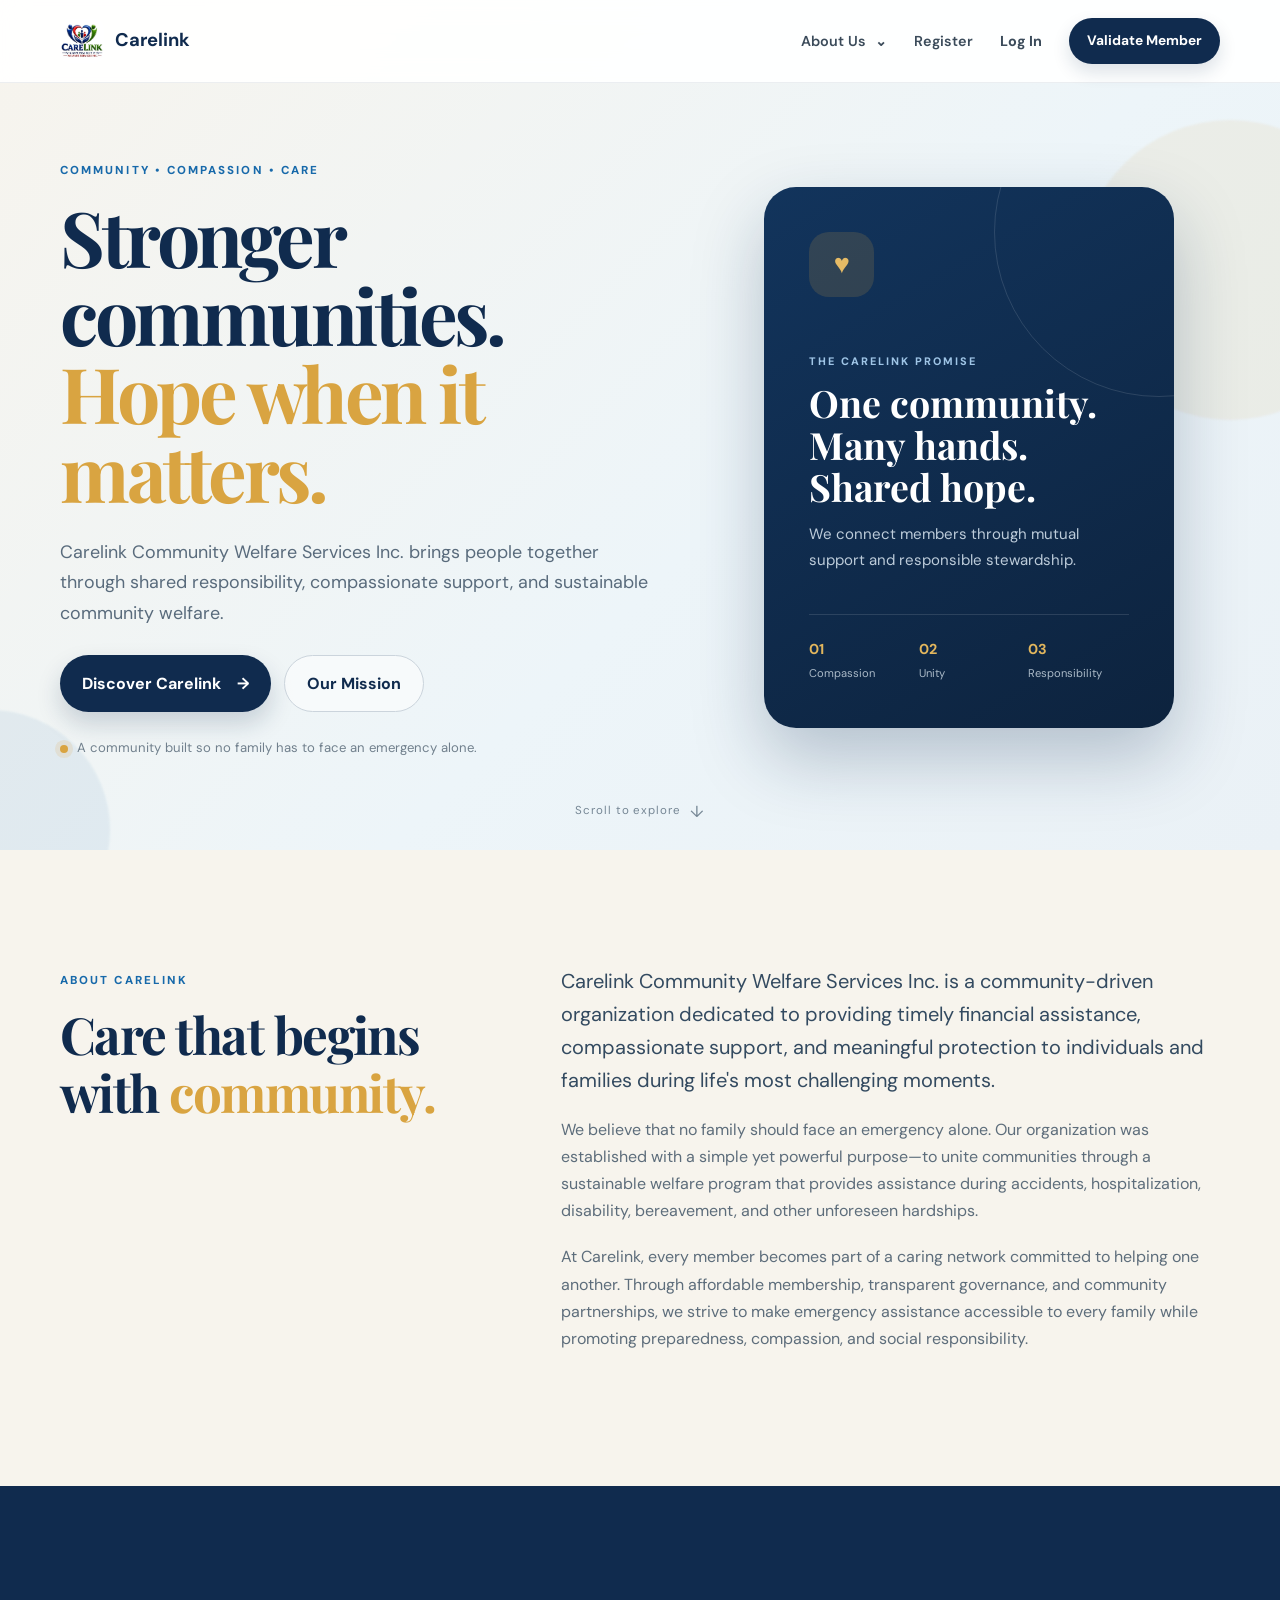
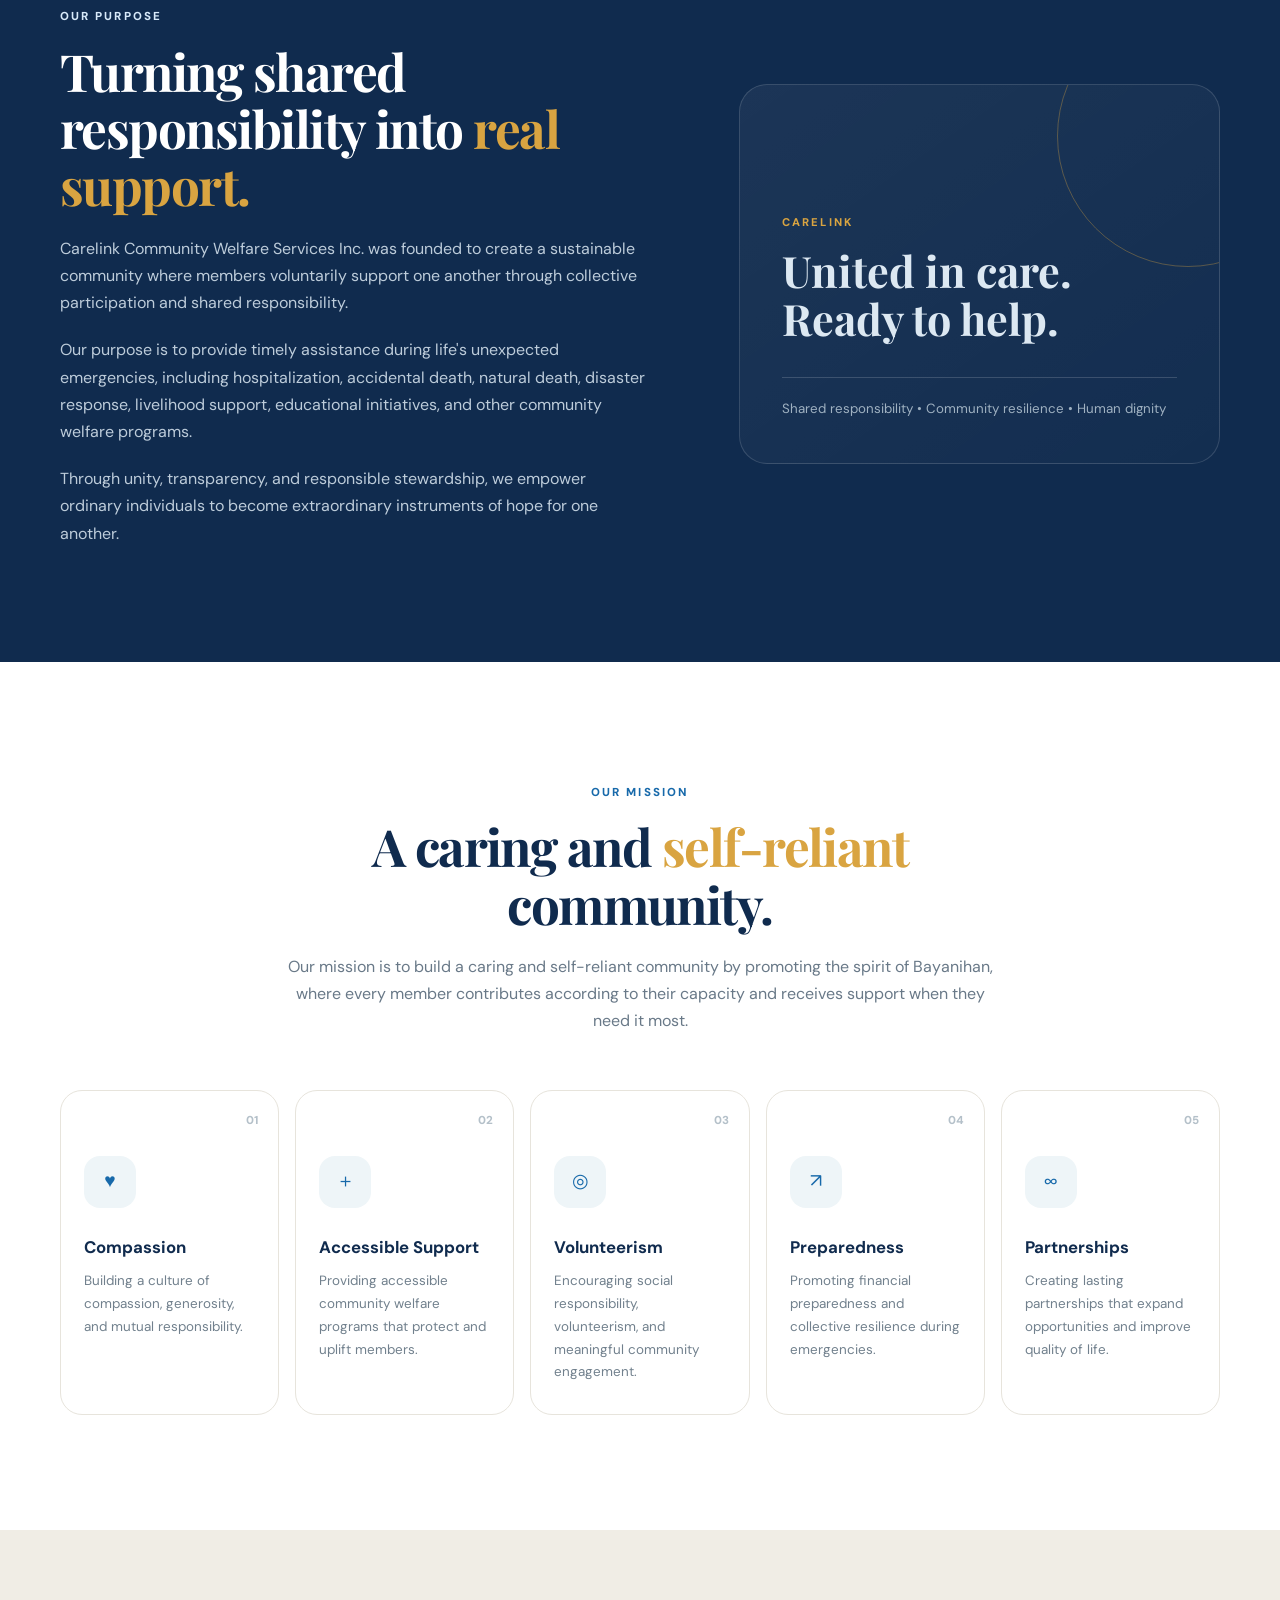
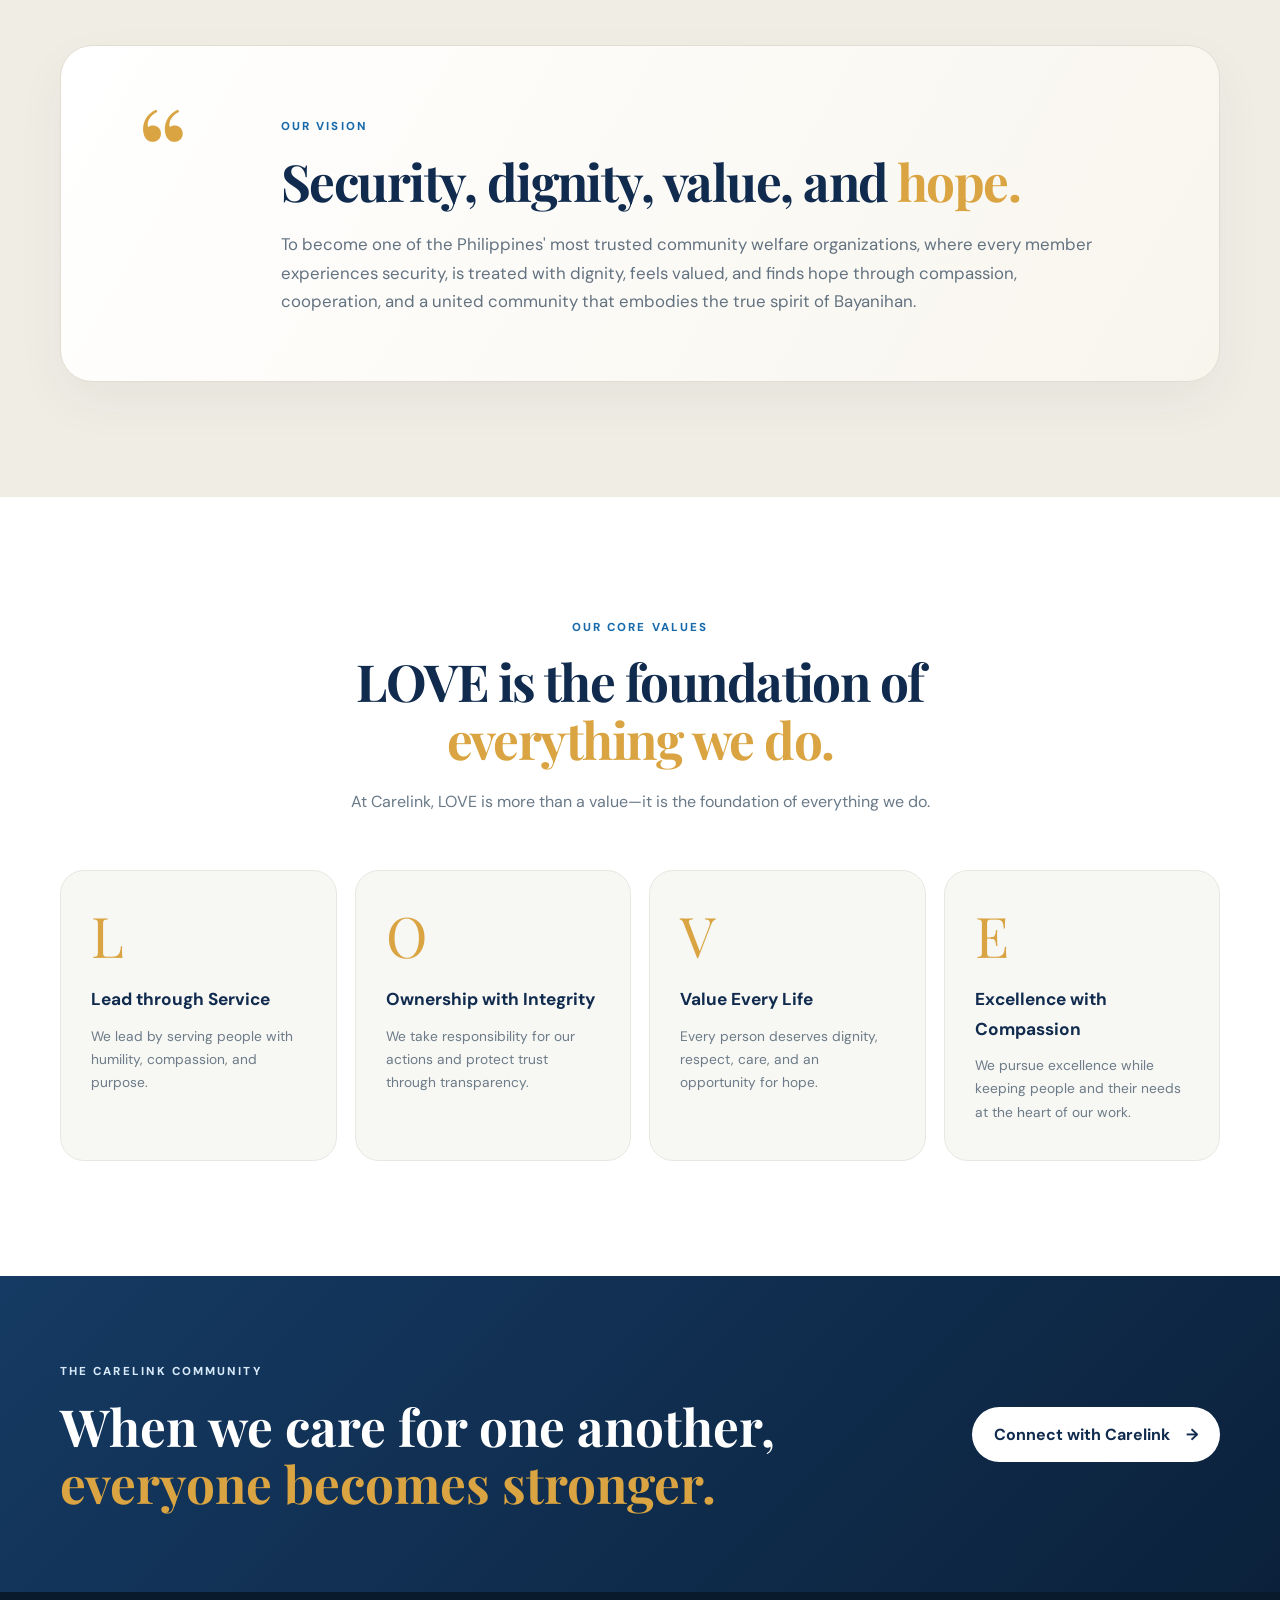
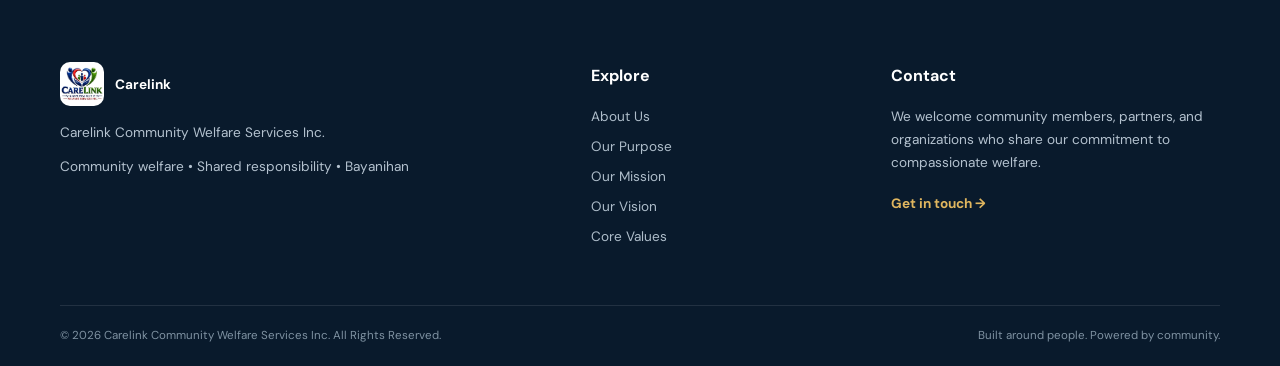
==== commit 4a51e43b: "update and push v8" ====
--- a/members.html
+++ b/members.html
@@ -22,7 +22,26 @@
 .field-help{font-weight:400;color:#84939a;font-size:.58rem}
 @media(max-width:650px){.dependent-countdowns{grid-template-columns:1fr}.dependent-card{grid-template-columns:auto 1fr}}
 </style></head>
-<body class="member-body">
+<body class="member-body" style="visibility:hidden">
+<script>
+const CARELINK_API_AUTH="https://script.google.com/macros/s/AKfycbztrKqI5Xme2iRUF5L5Hfno3jHEWQvqFRlC3_WF7YgEL_7ieZyTmAWR5s0aTWw5cavs/exec";
+async function authPost(p){const r=await fetch(CARELINK_API_AUTH,{method:"POST",headers:{"Content-Type":"text/plain;charset=utf-8"},body:JSON.stringify(p)});return r.json();}
+(async()=>{
+  const token=sessionStorage.getItem("carelinkSessionToken");
+  if(!token){location.replace("index.html");return;}
+  try{
+    const r=await authPost({action:"getSession",token});
+    if(!r.ok){sessionStorage.clear();location.replace("index.html");return;}
+    sessionStorage.setItem("carelinkMember",JSON.stringify(r.member||{}));
+    document.body.style.visibility="visible";
+    setTimeout(()=>{
+      const member=r.member||{};
+      document.querySelectorAll("[data-live-member-name]").forEach(el=>el.textContent=member.name||member.username||"Member");
+      document.querySelectorAll("[data-live-member-id]").forEach(el=>el.textContent=member.memberId||"");
+    },0);
+  }catch(e){sessionStorage.clear();location.replace("index.html");}
+})();
+</script>
 
 <header class="member-topbar">
   <div class="container member-topbar-inner">
@@ -331,5 +350,16 @@
 });
 </script>
 
+<script>
+document.addEventListener("click",async(e)=>{
+  const btn=e.target.closest(".logout-nav");
+  if(!btn) return;
+  e.preventDefault(); e.stopImmediatePropagation();
+  const token=sessionStorage.getItem("carelinkSessionToken");
+  try{if(token) await authPost({action:"logout",token});}catch(_){}
+  sessionStorage.clear();
+  location.href="index.html";
+},true);
+</script>
 </body>
 </html>
